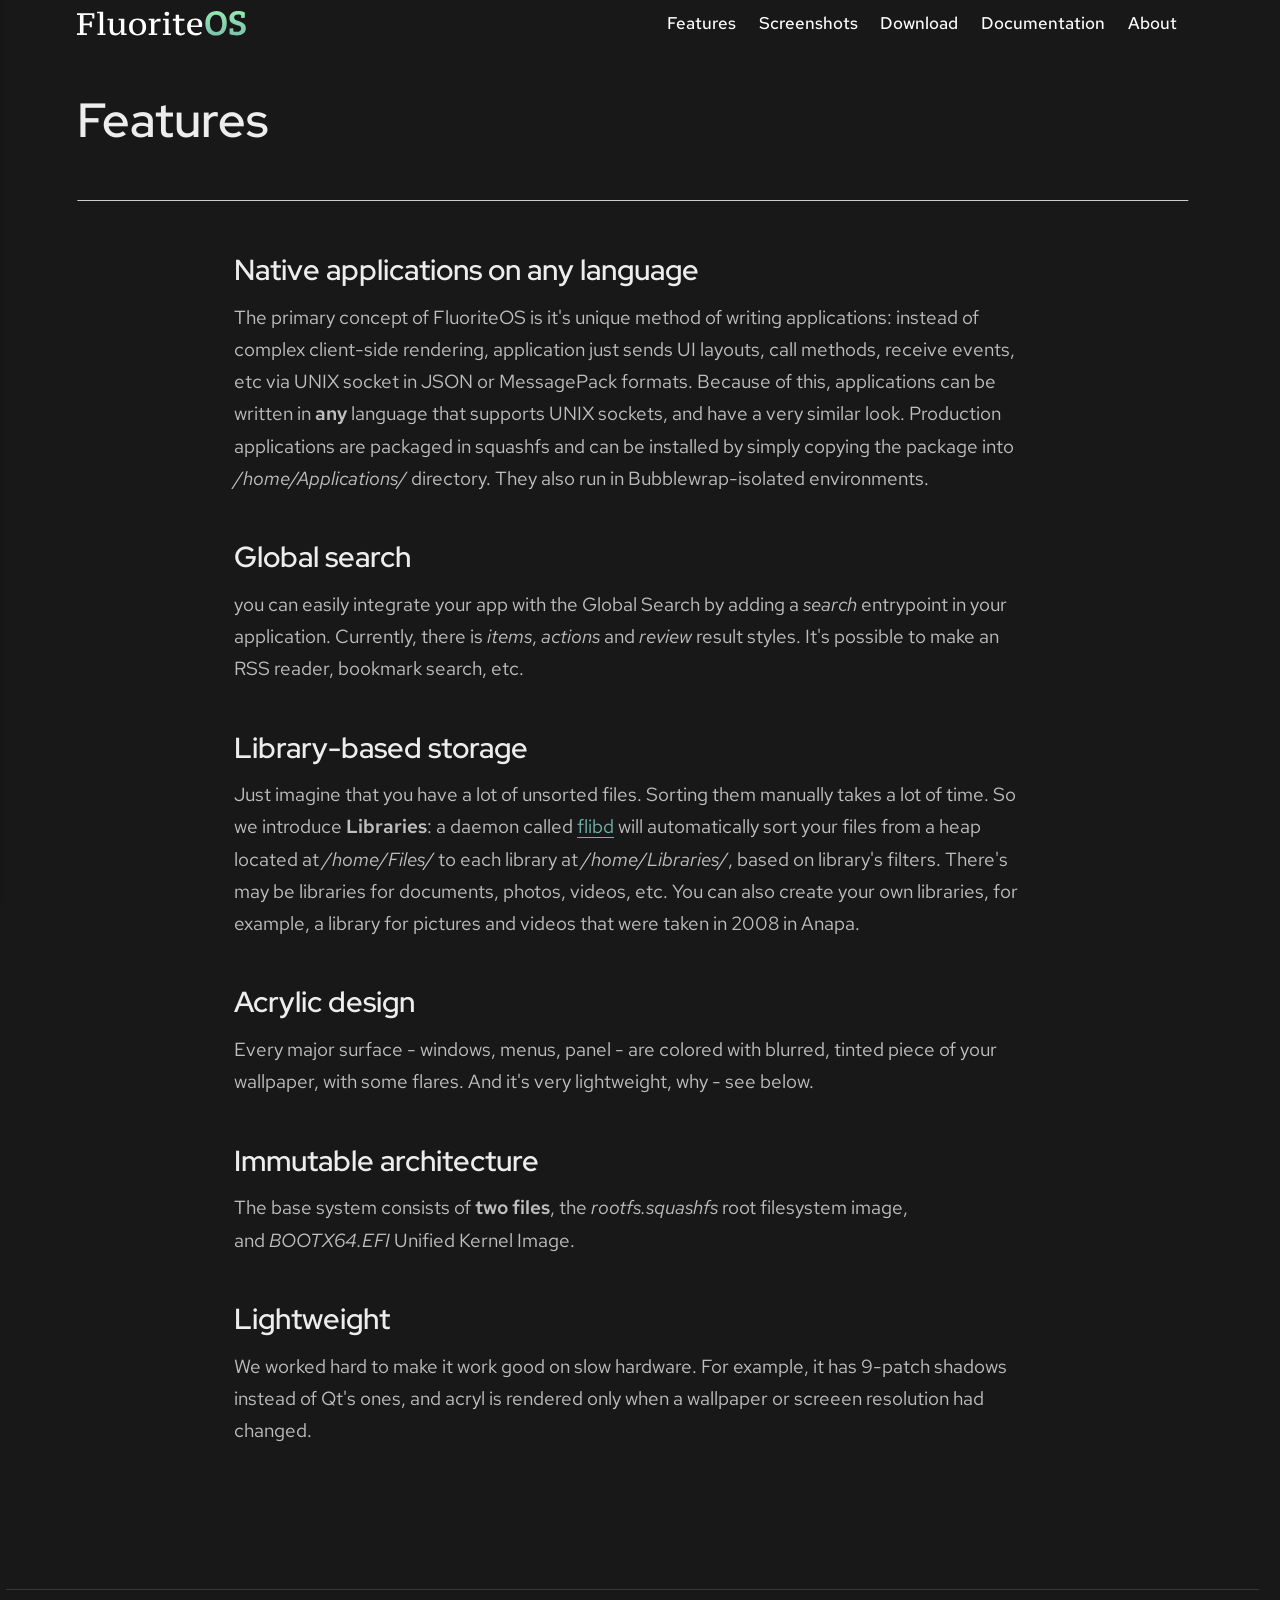
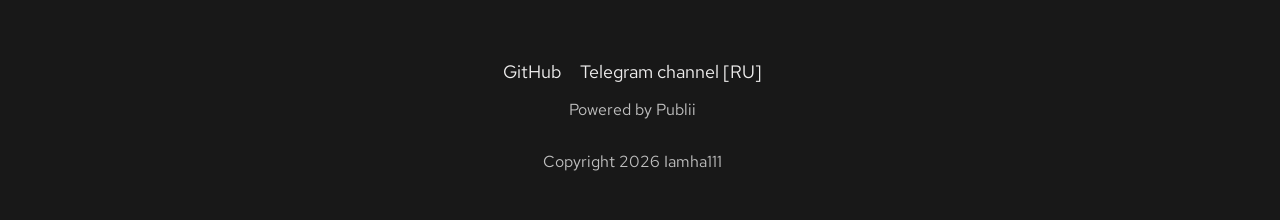
==== features.html @ b31a12f1 "Updated from Publii" ====
<!DOCTYPE html><html lang="en-us"><head><meta charset="utf-8"><meta http-equiv="X-UA-Compatible" content="IE=edge"><meta name="viewport" content="width=device-width,initial-scale=1"><title>Features - FluoriteOS</title><meta name="description" content="Native applications on any language The primary concept of FluoriteOS is it&#x27;s unique method of writing applications: instead of complex client-side rendering, application just sends UI layouts, call methods, receive events, etc via UNIX socket in JSON or MessagePack formats. Because of this, applications can&amp;hellip;"><meta name="generator" content="Publii Open-Source CMS for Static Site"><link rel="canonical" href="https://fluorite-systems.github.io/features.html"><link rel="alternate" type="application/atom+xml" href="https://fluorite-systems.github.io/feed.xml" title="FluoriteOS - RSS"><link rel="alternate" type="application/json" href="https://fluorite-systems.github.io/feed.json" title="FluoriteOS - JSON"><meta property="og:title" content="Features"><meta property="og:image" content="https://fluorite-systems.github.io/media/website/fluoriteos-full.svg"><meta property="og:image:width" content="295"><meta property="og:image:height" content="45"><meta property="og:site_name" content="FluoriteOS"><meta property="og:description" content="Native applications on any language The primary concept of FluoriteOS is it&#x27;s unique method of writing applications: instead of complex client-side rendering, application just sends UI layouts, call methods, receive events, etc via UNIX socket in JSON or MessagePack formats. Because of this, applications can&amp;hellip;"><meta property="og:url" content="https://fluorite-systems.github.io/features.html"><meta property="og:type" content="article"><link rel="shortcut icon" href="https://fluorite-systems.github.io/media/website/fluoritesystems.png" type="image/png"><link rel="preload" href="https://fluorite-systems.github.io/assets/dynamic/fonts/redhattext/redhattext.woff2" as="font" type="font/woff2" crossorigin><link rel="preload" href="https://fluorite-systems.github.io/assets/dynamic/fonts/redhattext/redhattext-italic.woff2" as="font" type="font/woff2" crossorigin><link rel="preload" href="https://fluorite-systems.github.io/assets/dynamic/fonts/redhatdisplay/redhatdisplay.woff2" as="font" type="font/woff2" crossorigin><link rel="preload" href="https://fluorite-systems.github.io/assets/dynamic/fonts/redhatdisplay/redhatdisplay-italic.woff2" as="font" type="font/woff2" crossorigin><link rel="stylesheet" href="https://fluorite-systems.github.io/assets/css/style.css?v&#x3D;056fc02e0d4a202237d63ad09845014b"><script type="application/ld+json">{"@context":"http://schema.org","@type":"Article","mainEntityOfPage":{"@type":"WebPage","@id":"https://fluorite-systems.github.io/features.html"},"headline":"Features","datePublished":"2026-09-06T17:51+04:00","dateModified":"2026-09-06T18:57+04:00","image":{"@type":"ImageObject","url":"https://fluorite-systems.github.io/media/website/fluoriteos-full.svg","height":45,"width":295},"description":"Native applications on any language The primary concept of FluoriteOS is it's unique method of writing applications: instead of complex client-side rendering, application just sends UI layouts, call methods, receive events, etc via UNIX socket in JSON or MessagePack formats. Because of this, applications can&hellip;","author":{"@type":"Person","name":"Iamha111","url":"https://fluorite-systems.github.io/authors/iamha111/"},"publisher":{"@type":"Organization","name":"Iamha111","logo":{"@type":"ImageObject","url":"https://fluorite-systems.github.io/media/website/fluoriteos-full.svg","height":45,"width":295}}}</script><noscript><style>img[loading] {
                    opacity: 1;
                }</style></noscript></head><body class="page-template"><header class="top js-header"><a class="logo" href="https://fluorite-systems.github.io/"><img src="https://fluorite-systems.github.io/media/website/fluoriteos-full.svg" alt="FluoriteOS" width="295" height="45"></a><nav class="navbar js-navbar"><button class="navbar__toggle js-toggle" aria-label="Menu" aria-haspopup="true" aria-expanded="false"><span class="navbar__toggle-box"><span class="navbar__toggle-inner">Menu</span></span></button><ul class="navbar__menu"><li class="active"><a href="https://fluorite-systems.github.io/features.html" target="_self">Features</a></li><li><a href="https://fluorite-systems.github.io/screenshots.html" target="_self">Screenshots</a></li><li><a href="https://fluorite-systems.github.io/download.html" target="_self">Download</a></li><li><span class="is-separator">Documentation</span></li><li><a href="https://fluorite-systems.github.io/about.html" target="_self">About</a></li></ul></nav></header><main class="page"><article class="content"><div class="hero hero--noimage"><header class="hero__content"><div class="wrapper"><h1>Features</h1></div></header></div><div class="entry-wrapper content__entry"><h3>Native applications on any language</h3><p>The primary concept of FluoriteOS is it's unique method of writing applications: instead of complex client-side rendering, application just sends UI layouts, call methods, receive events, etc via UNIX socket in JSON or MessagePack formats. Because of this, applications can be written in <strong>any</strong> language that supports UNIX sockets, and have a very similar look. Production applications are packaged in squashfs and can be installed by simply copying the package into <em>/home/Applications/</em> directory. They also run in Bubblewrap-isolated environments.</p><h3>Global search</h3><p>you can easily integrate your app with the Global Search by adding a <em>search</em> entrypoint in your application. Currently, there is <em>items</em>, <em>actions</em> and <em>review</em> result styles. It's possible to make an RSS reader, bookmark search, etc.</p><h3>Library-based storage</h3><p>Just imagine that you have a lot of unsorted files. Sorting them manually takes a lot of time. So we introduce <strong>Libraries</strong>: a daemon called <a href="https://github.com/fluorite-systems/flibd" target="_blank" rel="noopener noreferrer">flibd</a> will automatically sort your files from a heap located at <em>/home/Files/</em> to each library at <em>/home/Libraries/</em>, based on library's filters. There's may be libraries for documents, photos, videos, etc. You can also create your own libraries, for example, a library for pictures and videos that were taken in 2008 in Anapa.</p><h3><span style="font-size: inherit;">Acrylic design</span></h3><p><span style="font-size: inherit;">Every major surface - windows, menus, panel - are colored with blurred, tinted piece of your wallpaper, with some flares. And it's very lightweight, why - see below.</span></p><h3><strong>Immutable architecture</strong></h3><p>The base system consists of <strong>two files</strong>, the <em>rootfs.squashfs </em>root filesystem image, and <em>BOOTX64.EFI</em> Unified Kernel Image.</p><h3>Lightweight</h3><p>We worked hard to make it work good on slow hardware. For example, it has 9-patch shadows instead of Qt's ones, and acryl is rendered only when a wallpaper or screeen resolution had changed.<br><br><br></p></div></article></main><footer class="footer"><div class="wrapper"><nav class="footer__nav"><ul><li><a href="https://github.com/fluorite-systems" class="al" target="_blank">GitHub</a></li><li><a href="https://t.me/fluoritesystems_ru" class="al" target="_blank">Telegram channel [RU]</a></li></ul></nav><div class="footer__copyright"><p>Powered by Publii</p><p>Copyright 2026 Iamha111</p></div><button id="backToTop" class="footer__bttop" aria-label="Back to top" title="Back to top"><svg width="20" height="20"><use xlink:href="https://fluorite-systems.github.io/assets/svg/svg-map.svg#toparrow"/></svg></button></div></footer><script defer="defer" src="https://fluorite-systems.github.io/assets/js/scripts.min.js?v&#x3D;dafec4f87fead6718cb125f0b0fc8441"></script><script>window.publiiThemeMenuConfig={mobileMenuMode:'sidebar',animationSpeed:300,submenuWidth: 'auto',doubleClickTime:500,mobileMenuExpandableSubmenus:true,relatedContainerForOverlayMenuSelector:'.top'};</script><script>var images = document.querySelectorAll('img[loading]');
        for (var i = 0; i < images.length; i++) {
            if (images[i].complete) {
                images[i].classList.add('is-loaded');
            } else {
                images[i].addEventListener('load', function () {
                    this.classList.add('is-loaded');
                }, false);
            }
        }</script></body></html>
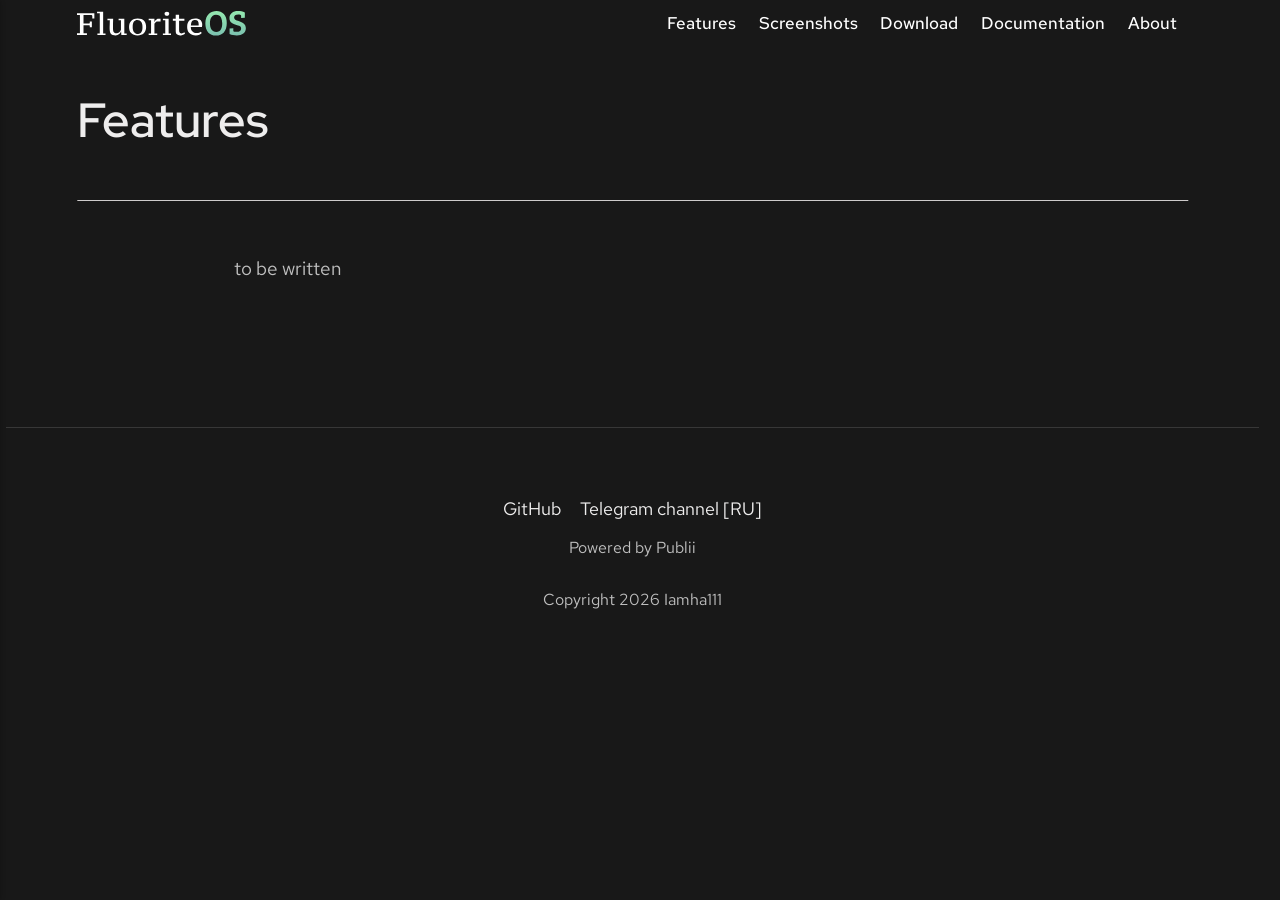
==== commit d03120b5: "Updated from Publii" ====
--- a/features.html
+++ b/features.html
@@ -1,6 +1,6 @@
-<!DOCTYPE html><html lang="en-us"><head><meta charset="utf-8"><meta http-equiv="X-UA-Compatible" content="IE=edge"><meta name="viewport" content="width=device-width,initial-scale=1"><title>Features - FluoriteOS</title><meta name="description" content="Native applications on any language The primary concept of FluoriteOS is it&#x27;s unique method of writing applications: instead of complex client-side rendering, application just sends UI layouts, call methods, receive events, etc via UNIX socket in JSON or MessagePack formats. Because of this, applications can&amp;hellip;"><meta name="generator" content="Publii Open-Source CMS for Static Site"><link rel="canonical" href="https://fluorite-systems.github.io/features.html"><link rel="alternate" type="application/atom+xml" href="https://fluorite-systems.github.io/feed.xml" title="FluoriteOS - RSS"><link rel="alternate" type="application/json" href="https://fluorite-systems.github.io/feed.json" title="FluoriteOS - JSON"><meta property="og:title" content="Features"><meta property="og:image" content="https://fluorite-systems.github.io/media/website/fluoriteos-full.svg"><meta property="og:image:width" content="295"><meta property="og:image:height" content="45"><meta property="og:site_name" content="FluoriteOS"><meta property="og:description" content="Native applications on any language The primary concept of FluoriteOS is it&#x27;s unique method of writing applications: instead of complex client-side rendering, application just sends UI layouts, call methods, receive events, etc via UNIX socket in JSON or MessagePack formats. Because of this, applications can&amp;hellip;"><meta property="og:url" content="https://fluorite-systems.github.io/features.html"><meta property="og:type" content="article"><link rel="shortcut icon" href="https://fluorite-systems.github.io/media/website/fluoritesystems.png" type="image/png"><link rel="preload" href="https://fluorite-systems.github.io/assets/dynamic/fonts/redhattext/redhattext.woff2" as="font" type="font/woff2" crossorigin><link rel="preload" href="https://fluorite-systems.github.io/assets/dynamic/fonts/redhattext/redhattext-italic.woff2" as="font" type="font/woff2" crossorigin><link rel="preload" href="https://fluorite-systems.github.io/assets/dynamic/fonts/redhatdisplay/redhatdisplay.woff2" as="font" type="font/woff2" crossorigin><link rel="preload" href="https://fluorite-systems.github.io/assets/dynamic/fonts/redhatdisplay/redhatdisplay-italic.woff2" as="font" type="font/woff2" crossorigin><link rel="stylesheet" href="https://fluorite-systems.github.io/assets/css/style.css?v&#x3D;056fc02e0d4a202237d63ad09845014b"><script type="application/ld+json">{"@context":"http://schema.org","@type":"Article","mainEntityOfPage":{"@type":"WebPage","@id":"https://fluorite-systems.github.io/features.html"},"headline":"Features","datePublished":"2026-09-06T17:51+04:00","dateModified":"2026-09-06T18:57+04:00","image":{"@type":"ImageObject","url":"https://fluorite-systems.github.io/media/website/fluoriteos-full.svg","height":45,"width":295},"description":"Native applications on any language The primary concept of FluoriteOS is it's unique method of writing applications: instead of complex client-side rendering, application just sends UI layouts, call methods, receive events, etc via UNIX socket in JSON or MessagePack formats. Because of this, applications can&hellip;","author":{"@type":"Person","name":"Iamha111","url":"https://fluorite-systems.github.io/authors/iamha111/"},"publisher":{"@type":"Organization","name":"Iamha111","logo":{"@type":"ImageObject","url":"https://fluorite-systems.github.io/media/website/fluoriteos-full.svg","height":45,"width":295}}}</script><noscript><style>img[loading] {
+<!DOCTYPE html><html lang="en-us"><head><meta charset="utf-8"><meta http-equiv="X-UA-Compatible" content="IE=edge"><meta name="viewport" content="width=device-width,initial-scale=1"><title>Features - FluoriteOS</title><meta name="description" content="to be written"><meta name="generator" content="Publii Open-Source CMS for Static Site"><link rel="canonical" href="https://fluorite-systems.github.io/features.html"><link rel="alternate" type="application/atom+xml" href="https://fluorite-systems.github.io/feed.xml" title="FluoriteOS - RSS"><link rel="alternate" type="application/json" href="https://fluorite-systems.github.io/feed.json" title="FluoriteOS - JSON"><meta property="og:title" content="Features"><meta property="og:image" content="https://fluorite-systems.github.io/media/website/fluoriteos-full.svg"><meta property="og:image:width" content="295"><meta property="og:image:height" content="45"><meta property="og:site_name" content="FluoriteOS"><meta property="og:description" content="to be written"><meta property="og:url" content="https://fluorite-systems.github.io/features.html"><meta property="og:type" content="article"><link rel="shortcut icon" href="https://fluorite-systems.github.io/media/website/fluoritesystems.png" type="image/png"><link rel="preload" href="https://fluorite-systems.github.io/assets/dynamic/fonts/redhattext/redhattext.woff2" as="font" type="font/woff2" crossorigin><link rel="preload" href="https://fluorite-systems.github.io/assets/dynamic/fonts/redhattext/redhattext-italic.woff2" as="font" type="font/woff2" crossorigin><link rel="preload" href="https://fluorite-systems.github.io/assets/dynamic/fonts/redhatdisplay/redhatdisplay.woff2" as="font" type="font/woff2" crossorigin><link rel="preload" href="https://fluorite-systems.github.io/assets/dynamic/fonts/redhatdisplay/redhatdisplay-italic.woff2" as="font" type="font/woff2" crossorigin><link rel="stylesheet" href="https://fluorite-systems.github.io/assets/css/style.css?v&#x3D;056fc02e0d4a202237d63ad09845014b"><script type="application/ld+json">{"@context":"http://schema.org","@type":"Article","mainEntityOfPage":{"@type":"WebPage","@id":"https://fluorite-systems.github.io/features.html"},"headline":"Features","datePublished":"2026-09-06T17:51+04:00","dateModified":"2026-10-19T19:38+04:00","image":{"@type":"ImageObject","url":"https://fluorite-systems.github.io/media/website/fluoriteos-full.svg","height":45,"width":295},"description":"to be written","author":{"@type":"Person","name":"Iamha111","url":"https://fluorite-systems.github.io/authors/iamha111/"},"publisher":{"@type":"Organization","name":"Iamha111","logo":{"@type":"ImageObject","url":"https://fluorite-systems.github.io/media/website/fluoriteos-full.svg","height":45,"width":295}}}</script><noscript><style>img[loading] {
                     opacity: 1;
-                }</style></noscript></head><body class="page-template"><header class="top js-header"><a class="logo" href="https://fluorite-systems.github.io/"><img src="https://fluorite-systems.github.io/media/website/fluoriteos-full.svg" alt="FluoriteOS" width="295" height="45"></a><nav class="navbar js-navbar"><button class="navbar__toggle js-toggle" aria-label="Menu" aria-haspopup="true" aria-expanded="false"><span class="navbar__toggle-box"><span class="navbar__toggle-inner">Menu</span></span></button><ul class="navbar__menu"><li class="active"><a href="https://fluorite-systems.github.io/features.html" target="_self">Features</a></li><li><a href="https://fluorite-systems.github.io/screenshots.html" target="_self">Screenshots</a></li><li><a href="https://fluorite-systems.github.io/download.html" target="_self">Download</a></li><li><span class="is-separator">Documentation</span></li><li><a href="https://fluorite-systems.github.io/about.html" target="_self">About</a></li></ul></nav></header><main class="page"><article class="content"><div class="hero hero--noimage"><header class="hero__content"><div class="wrapper"><h1>Features</h1></div></header></div><div class="entry-wrapper content__entry"><h3>Native applications on any language</h3><p>The primary concept of FluoriteOS is it's unique method of writing applications: instead of complex client-side rendering, application just sends UI layouts, call methods, receive events, etc via UNIX socket in JSON or MessagePack formats. Because of this, applications can be written in <strong>any</strong> language that supports UNIX sockets, and have a very similar look. Production applications are packaged in squashfs and can be installed by simply copying the package into <em>/home/Applications/</em> directory. They also run in Bubblewrap-isolated environments.</p><h3>Global search</h3><p>you can easily integrate your app with the Global Search by adding a <em>search</em> entrypoint in your application. Currently, there is <em>items</em>, <em>actions</em> and <em>review</em> result styles. It's possible to make an RSS reader, bookmark search, etc.</p><h3>Library-based storage</h3><p>Just imagine that you have a lot of unsorted files. Sorting them manually takes a lot of time. So we introduce <strong>Libraries</strong>: a daemon called <a href="https://github.com/fluorite-systems/flibd" target="_blank" rel="noopener noreferrer">flibd</a> will automatically sort your files from a heap located at <em>/home/Files/</em> to each library at <em>/home/Libraries/</em>, based on library's filters. There's may be libraries for documents, photos, videos, etc. You can also create your own libraries, for example, a library for pictures and videos that were taken in 2008 in Anapa.</p><h3><span style="font-size: inherit;">Acrylic design</span></h3><p><span style="font-size: inherit;">Every major surface - windows, menus, panel - are colored with blurred, tinted piece of your wallpaper, with some flares. And it's very lightweight, why - see below.</span></p><h3><strong>Immutable architecture</strong></h3><p>The base system consists of <strong>two files</strong>, the <em>rootfs.squashfs </em>root filesystem image, and <em>BOOTX64.EFI</em> Unified Kernel Image.</p><h3>Lightweight</h3><p>We worked hard to make it work good on slow hardware. For example, it has 9-patch shadows instead of Qt's ones, and acryl is rendered only when a wallpaper or screeen resolution had changed.<br><br><br></p></div></article></main><footer class="footer"><div class="wrapper"><nav class="footer__nav"><ul><li><a href="https://github.com/fluorite-systems" class="al" target="_blank">GitHub</a></li><li><a href="https://t.me/fluoritesystems_ru" class="al" target="_blank">Telegram channel [RU]</a></li></ul></nav><div class="footer__copyright"><p>Powered by Publii</p><p>Copyright 2026 Iamha111</p></div><button id="backToTop" class="footer__bttop" aria-label="Back to top" title="Back to top"><svg width="20" height="20"><use xlink:href="https://fluorite-systems.github.io/assets/svg/svg-map.svg#toparrow"/></svg></button></div></footer><script defer="defer" src="https://fluorite-systems.github.io/assets/js/scripts.min.js?v&#x3D;dafec4f87fead6718cb125f0b0fc8441"></script><script>window.publiiThemeMenuConfig={mobileMenuMode:'sidebar',animationSpeed:300,submenuWidth: 'auto',doubleClickTime:500,mobileMenuExpandableSubmenus:true,relatedContainerForOverlayMenuSelector:'.top'};</script><script>var images = document.querySelectorAll('img[loading]');
+                }</style></noscript></head><body class="page-template"><header class="top js-header"><a class="logo" href="https://fluorite-systems.github.io/"><img src="https://fluorite-systems.github.io/media/website/fluoriteos-full.svg" alt="FluoriteOS" width="295" height="45"></a><nav class="navbar js-navbar"><button class="navbar__toggle js-toggle" aria-label="Menu" aria-haspopup="true" aria-expanded="false"><span class="navbar__toggle-box"><span class="navbar__toggle-inner">Menu</span></span></button><ul class="navbar__menu"><li class="active"><a href="https://fluorite-systems.github.io/features.html" target="_self">Features</a></li><li><a href="https://fluorite-systems.github.io/screenshots.html" target="_self">Screenshots</a></li><li><a href="https://fluorite-systems.github.io/download.html" target="_self">Download</a></li><li><span class="is-separator">Documentation</span></li><li><a href="https://fluorite-systems.github.io/about.html" target="_self">About</a></li></ul></nav></header><main class="page"><article class="content"><div class="hero hero--noimage"><header class="hero__content"><div class="wrapper"><h1>Features</h1></div></header></div><div class="entry-wrapper content__entry"><p>to be written<br><br><br></p></div></article></main><footer class="footer"><div class="wrapper"><nav class="footer__nav"><ul><li><a href="https://github.com/fluorite-systems" class="al" target="_blank">GitHub</a></li><li><a href="https://t.me/fluoritesystems_ru" class="al" target="_blank">Telegram channel [RU]</a></li></ul></nav><div class="footer__copyright"><p>Powered by Publii</p><p>Copyright 2026 Iamha111</p></div><button id="backToTop" class="footer__bttop" aria-label="Back to top" title="Back to top"><svg width="20" height="20"><use xlink:href="https://fluorite-systems.github.io/assets/svg/svg-map.svg#toparrow"/></svg></button></div></footer><script defer="defer" src="https://fluorite-systems.github.io/assets/js/scripts.min.js?v&#x3D;dafec4f87fead6718cb125f0b0fc8441"></script><script>window.publiiThemeMenuConfig={mobileMenuMode:'sidebar',animationSpeed:300,submenuWidth: 'auto',doubleClickTime:500,mobileMenuExpandableSubmenus:true,relatedContainerForOverlayMenuSelector:'.top'};</script><script>var images = document.querySelectorAll('img[loading]');
         for (var i = 0; i < images.length; i++) {
             if (images[i].complete) {
                 images[i].classList.add('is-loaded');
